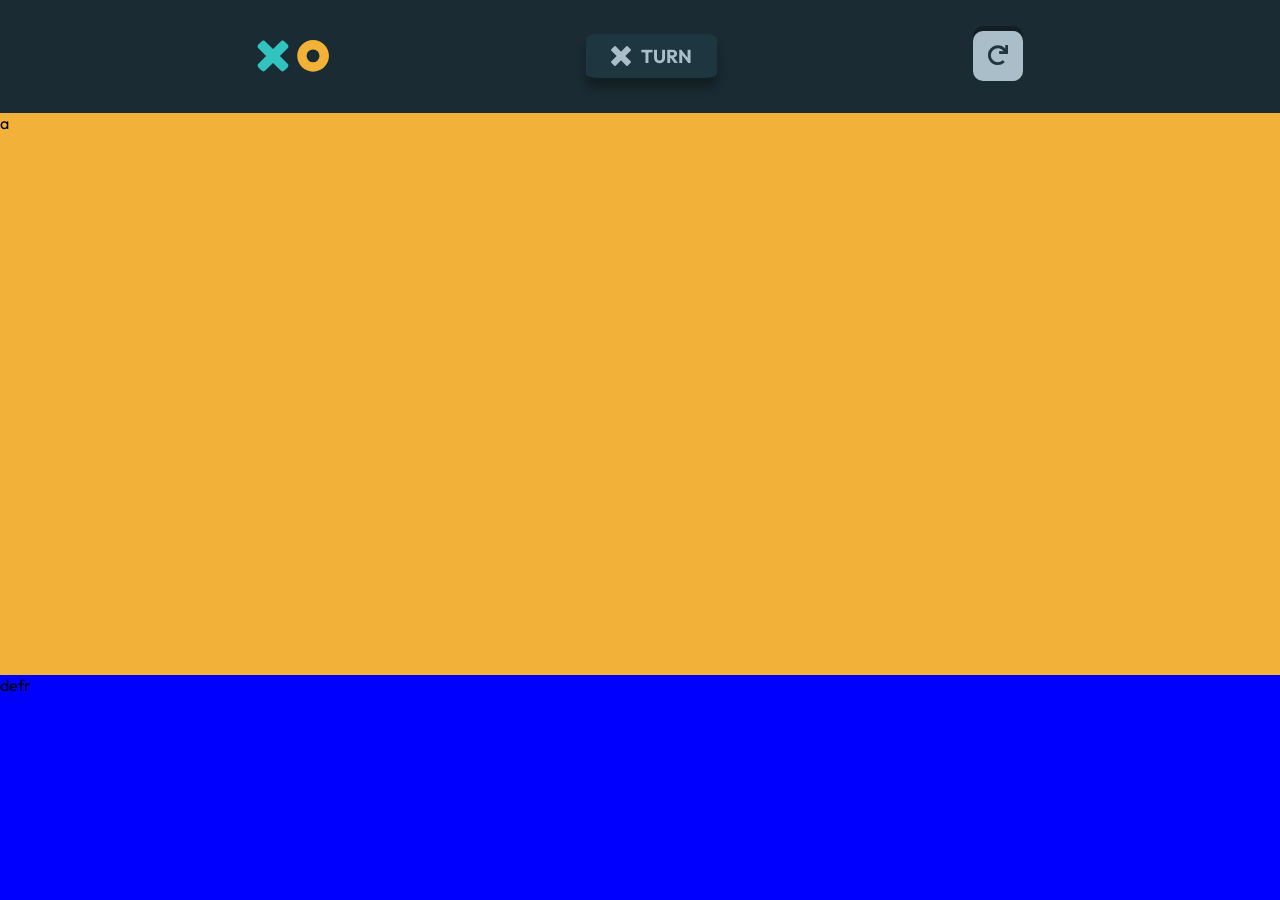
==== game.html @ 089bfab2 "Added header html/css" ====
<!DOCTYPE html>
<html lang="en">
<head>
    <meta charset="UTF-8">
    <meta name="viewport" content="width=device-width, initial-scale=1.0">
    <title>Tic Tac Toe</title>
    <script src="./scripts/game-script.js" defer></script>
    <link rel="stylesheet" href="./styles/game-style.css">
</head>
<body>
    <main>
        <header>
            <svg width="72" height="32" xmlns="http://www.w3.org/2000/svg"><g fill="none" fill-rule="evenodd"><path d="M8.562 1.634 16 9.073l7.438-7.439a3 3 0 0 1 4.243 0l2.685 2.685a3 3 0 0 1 0 4.243L22.927 16l7.439 7.438a3 3 0 0 1 0 4.243l-2.685 2.685a3 3 0 0 1-4.243 0L16 22.927l-7.438 7.439a3 3 0 0 1-4.243 0L1.634 27.68a3 3 0 0 1 0-4.243L9.073 16 1.634 8.562a3 3 0 0 1 0-4.243L4.32 1.634a3 3 0 0 1 4.243 0Z" fill="#31C3BD"/><path d="M56.1 0c8.765 0 15.87 7.106 15.87 15.87 0 8.766-7.105 15.871-15.87 15.871-8.765 0-15.87-7.105-15.87-15.87C40.23 7.106 47.334 0 56.1 0Zm0 9.405a6.466 6.466 0 1 0 0 12.931 6.466 6.466 0 0 0 0-12.931Z" fill="#F2B137" fill-rule="nonzero"/></g></svg>

            <section class="turn-indicator">
                <img src="./assets/img/x-icon.svg">
                <h3>Turn</h3>
            </section>

            <button class="reset-button">
                <svg width="20" height="20" xmlns="http://www.w3.org/2000/svg"><path d="M19.524 0h-1.88a.476.476 0 0 0-.476.499l.159 3.284A9.81 9.81 0 0 0 9.835.317C4.415.317-.004 4.743 0 10.167.004 15.597 4.406 20 9.835 20a9.796 9.796 0 0 0 6.59-2.536.476.476 0 0 0 .019-.692l-1.348-1.349a.476.476 0 0 0-.65-.022 6.976 6.976 0 0 1-9.85-.63 6.987 6.987 0 0 1 .63-9.857 6.976 6.976 0 0 1 10.403 1.348l-4.027-.193a.476.476 0 0 0-.498.476v1.881c0 .263.213.476.476.476h7.944A.476.476 0 0 0 20 8.426V.476A.476.476 0 0 0 19.524 0Z" fill="#1F3641"/></svg>
            </button>
            
        </header>

        <section class="game-grid">
a
        </section>

        <section class="score">
defr
        </section>
    </main>
    
</body>
</html>
---- styles/game-style.css ----
@import url('https://fonts.googleapis.com/css2?family=Outfit:wght@100..900&display=swap');

* {
    padding: 0px;
    margin: 0px;
    box-sizing: content-box;
}

:root {
    --primary: #1A2B33;
    --secondary: #1E3640;
    --grey: #A9BEC8;
    --light-yellow: #F2B138;
}

html, body, main {
    height: 100%;
}

body {
    background-color: var(--primary);
    font-family: 'Outfit', sans-serif;
}

main {

    display: grid;
    grid-template-rows: 1fr 5fr 2fr;
}

main header {
    display: flex;
    justify-content: space-evenly;
    align-items: center;

    .turn-indicator {
        border-radius: 10%;
        background-color: #1E3640;
        box-shadow: 0 10px 10px rgba(0, 0, 0, .3);
        padding: 10px 25px;

        display: flex;
        gap: 10px;
        align-items: center;

        text-transform: uppercase;
        color: var(--grey);

        img {
            width: 20px;
            height: 20px;
        }
    }

    .reset-button {
        background-color: var(--grey);
        border: none;
        height: 50px;
        width: 50px;
        border-radius: 10px;
        box-shadow: 0 -5px 0px rgba(0, 0, 0, .3);
    }
}

main .game-grid {
    background-color: #F2B138;
}

main .score {
    background-color: blue;
}
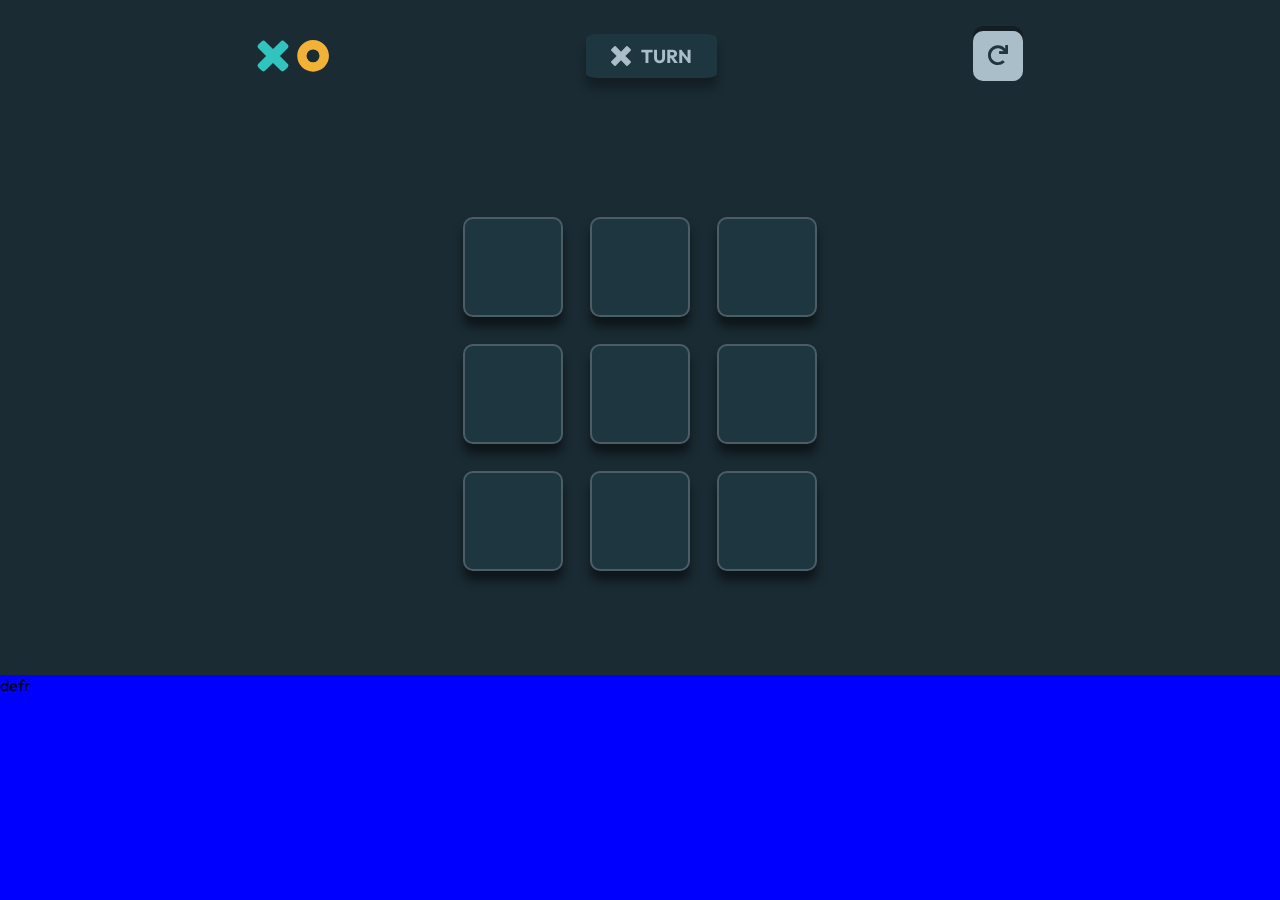
==== commit 19f52ba4: "Added basic grid styling" ====
--- a/game.html
+++ b/game.html
@@ -23,8 +23,18 @@
             
         </header>
 
-        <section class="game-grid">
-a
+        <section class="grid">
+            <button class="cell"></button>
+            <button class="cell"></button>
+            <button class="cell"></button>
+
+            <button class="cell"></button>
+            <button class="cell"></button>
+            <button class="cell"></button>
+
+            <button class="cell"></button>
+            <button class="cell"></button>
+            <button class="cell"></button>
         </section>
 
         <section class="score">
--- a/styles/game-style.css
+++ b/styles/game-style.css
@@ -62,8 +62,20 @@
     }
 }
 
-main .game-grid {
-    background-color: #F2B138;
+main .grid {
+    display: grid;
+    grid-template-rows: repeat(3, 100px);
+    grid-template-columns: repeat(3, 100px);
+    gap: 1.7em;
+
+    place-content: center;
+
+    .cell {
+        background-color: rgb(30, 54, 64);;
+        border-radius: 10px;
+        border: 2px solid rgba(255, 255, 255, .2);
+        box-shadow: 0 10px 10px rgba(0, 0, 0, .5);
+    }
 }
 
 main .score {
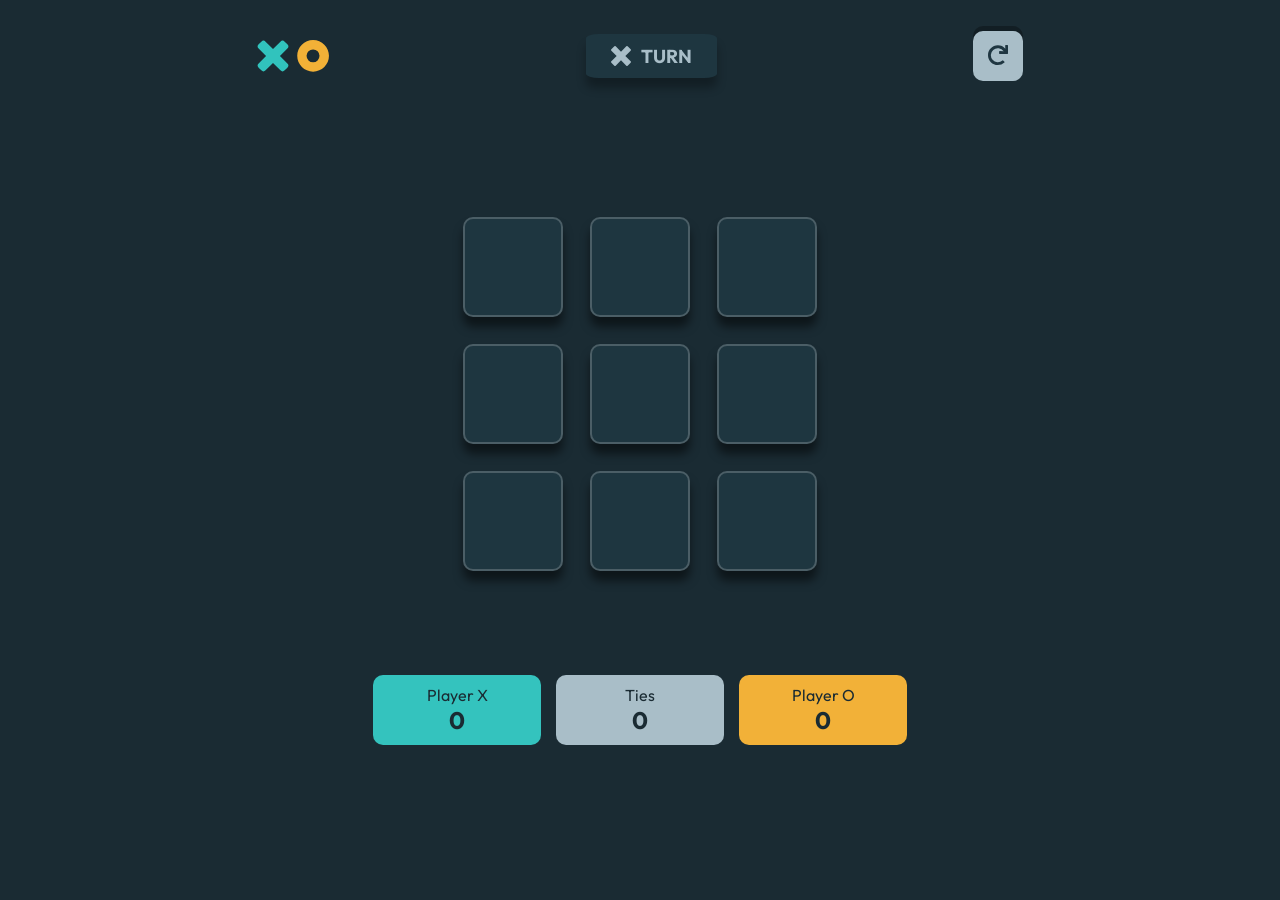
==== commit c1e5d1b7: "Added score display styling" ====
--- a/game.html
+++ b/game.html
@@ -38,7 +38,20 @@
         </section>
 
         <section class="score">
-defr
+            <div class="score-item player-x-score">
+                <p>Player X</p>
+                <h2>0</h2>
+            </div>
+
+            <div class="score-item tie-score">
+                <p>Ties</p>
+                <h2>0</h2>
+            </div>
+
+            <div class="score-item player-o-score">
+                <p>Player O</p>
+                <h2>0</h2>
+            </div>
         </section>
     </main>
     
--- a/styles/game-style.css
+++ b/styles/game-style.css
@@ -11,6 +11,7 @@
     --secondary: #1E3640;
     --grey: #A9BEC8;
     --light-yellow: #F2B138;
+    --dark-cyan: #34C3BE;
 }
 
 html, body, main {
@@ -79,5 +80,30 @@
 }
 
 main .score {
-    background-color: blue;
+    display: flex;
+    align-items: flex-start;
+    justify-content: center;
+    gap: 15px;
+
+    .score-item {
+        border-radius: 10px;
+        padding: 10px 20px;
+
+        width: 10vw;
+
+        text-align: center;
+        color: var(--primary)
+    }
+
+    .player-x-score {
+        background-color: var(--dark-cyan);
+    }
+
+    .tie-score {
+        background-color: var(--grey);
+    }
+
+    .player-o-score {
+        background-color: var(--light-yellow);
+    }
 }
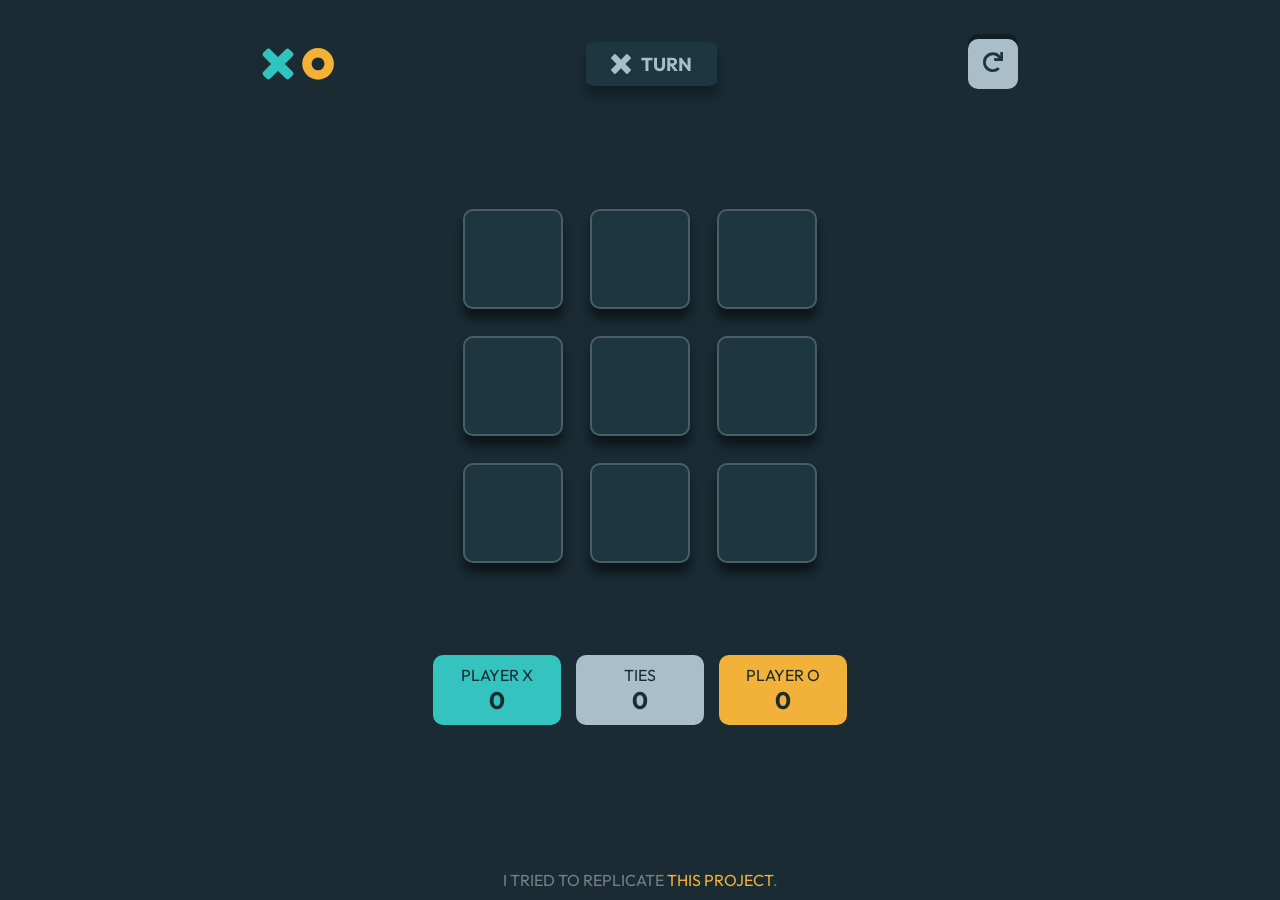
==== commit d7782540: "Added footer, fixed button styling" ====
--- a/game.html
+++ b/game.html
@@ -55,5 +55,9 @@
         </section>
     </main>
     
+    <footer>
+        <p>I tried to replicate <a href="https://0xabdulkhaliq.github.io/tic-tac-toe/">this project</a>.</p>
+    </footer>
+    
 </body>
 </html>
--- a/styles/game-style.css
+++ b/styles/game-style.css
@@ -3,7 +3,7 @@
 * {
     padding: 0px;
     margin: 0px;
-    box-sizing: content-box;
+    box-sizing: border-box;
 }
 
 :root {
@@ -14,16 +14,24 @@
     --dark-cyan: #34C3BE;
 }
 
-html, body, main {
+html, body {
     height: 100%;
 }
 
 body {
     background-color: var(--primary);
     font-family: 'Outfit', sans-serif;
+    text-transform: uppercase;
+
+    display: flex;
+    flex-direction: column;
+    align-items: stretch;
+
+    padding: 10px;
 }
 
 main {
+    flex: 1;
 
     display: grid;
     grid-template-rows: 1fr 5fr 2fr;
@@ -44,7 +52,6 @@
         gap: 10px;
         align-items: center;
 
-        text-transform: uppercase;
         color: var(--grey);
 
         img {
@@ -106,4 +113,14 @@
     .player-o-score {
         background-color: var(--light-yellow);
     }
+}
+
+footer {
+    color: rgba(255, 255, 255, .4);
+    text-align: center;
+    
+    a {
+        text-decoration: none;
+        color: var(--light-yellow);
+    }
 }
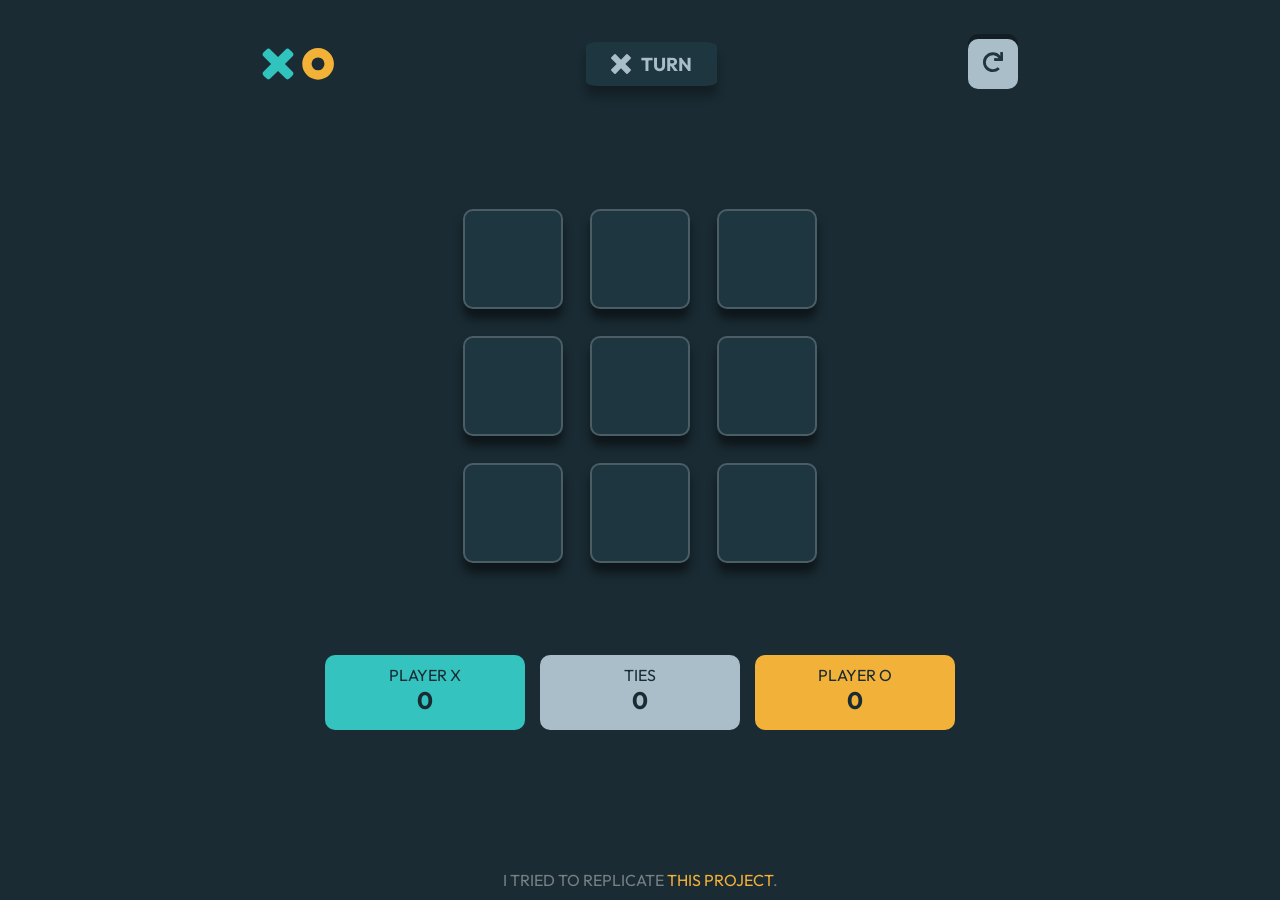
==== commit 40970100: "Added hover and place effects" ====
--- a/game.html
+++ b/game.html
@@ -13,17 +13,17 @@
             <svg width="72" height="32" xmlns="http://www.w3.org/2000/svg"><g fill="none" fill-rule="evenodd"><path d="M8.562 1.634 16 9.073l7.438-7.439a3 3 0 0 1 4.243 0l2.685 2.685a3 3 0 0 1 0 4.243L22.927 16l7.439 7.438a3 3 0 0 1 0 4.243l-2.685 2.685a3 3 0 0 1-4.243 0L16 22.927l-7.438 7.439a3 3 0 0 1-4.243 0L1.634 27.68a3 3 0 0 1 0-4.243L9.073 16 1.634 8.562a3 3 0 0 1 0-4.243L4.32 1.634a3 3 0 0 1 4.243 0Z" fill="#31C3BD"/><path d="M56.1 0c8.765 0 15.87 7.106 15.87 15.87 0 8.766-7.105 15.871-15.87 15.871-8.765 0-15.87-7.105-15.87-15.87C40.23 7.106 47.334 0 56.1 0Zm0 9.405a6.466 6.466 0 1 0 0 12.931 6.466 6.466 0 0 0 0-12.931Z" fill="#F2B137" fill-rule="nonzero"/></g></svg>
 
             <section class="turn-indicator">
-                <img src="./assets/img/x-icon.svg">
+                <svg viewBox="0 0 64 64" xmlns="http://www.w3.org/2000/svg"><path d="M15.002 1.147 32 18.145 48.998 1.147a3 3 0 0 1 4.243 0l9.612 9.612a3 3 0 0 1 0 4.243L45.855 32l16.998 16.998a3 3 0 0 1 0 4.243l-9.612 9.612a3 3 0 0 1-4.243 0L32 45.855 15.002 62.853a3 3 0 0 1-4.243 0L1.147 53.24a3 3 0 0 1 0-4.243L18.145 32 1.147 15.002a3 3 0 0 1 0-4.243l9.612-9.612a3 3 0 0 1 4.243 0Z" fill-rule="evenodd"/></svg>
                 <h3>Turn</h3>
             </section>
 
             <button class="reset-button">
-                <svg width="20" height="20" xmlns="http://www.w3.org/2000/svg"><path d="M19.524 0h-1.88a.476.476 0 0 0-.476.499l.159 3.284A9.81 9.81 0 0 0 9.835.317C4.415.317-.004 4.743 0 10.167.004 15.597 4.406 20 9.835 20a9.796 9.796 0 0 0 6.59-2.536.476.476 0 0 0 .019-.692l-1.348-1.349a.476.476 0 0 0-.65-.022 6.976 6.976 0 0 1-9.85-.63 6.987 6.987 0 0 1 .63-9.857 6.976 6.976 0 0 1 10.403 1.348l-4.027-.193a.476.476 0 0 0-.498.476v1.881c0 .263.213.476.476.476h7.944A.476.476 0 0 0 20 8.426V.476A.476.476 0 0 0 19.524 0Z" fill="#1F3641"/></svg>
+                <svg width="20" height="20" xmlns="http://www.w3.org/2000/svg"><path d="M19.524 0h-1.88a.476.476 0 0 0-.476.499l.159 3.284A9.81 9.81 0 0 0 9.835.317C4.415.317-.004 4.743 0 10.167.004 15.597 4.406 20 9.835 20a9.796 9.796 0 0 0 6.59-2.536.476.476 0 0 0 .019-.692l-1.348-1.349a.476.476 0 0 0-.65-.022 6.976 6.976 0 0 1-9.85-.63 6.987 6.987 0 0 1 .63-9.857 6.976 6.976 0 0 1 10.403 1.348l-4.027-.193a.476.476 0 0 0-.498.476v1.881c0 .263.213.476.476.476h7.944A.476.476 0 0 0 20 8.426V.476A.476.476 0 0 0 19.524 0Z"/></svg>
             </button>
             
         </header>
 
-        <section class="grid">
+        <section class="grid turn-x">
             <button class="cell"></button>
             <button class="cell"></button>
             <button class="cell"></button>
--- a/styles/game-style.css
+++ b/styles/game-style.css
@@ -54,9 +54,10 @@
 
         color: var(--grey);
 
-        img {
+        svg {
             width: 20px;
             height: 20px;
+            fill: #A9BEC8;
         }
     }
 
@@ -67,6 +68,10 @@
         width: 50px;
         border-radius: 10px;
         box-shadow: 0 -5px 0px rgba(0, 0, 0, .3);
+
+        svg {
+            fill: #1F3641;
+        }
     }
 }
 
@@ -83,6 +88,36 @@
         border-radius: 10px;
         border: 2px solid rgba(255, 255, 255, .2);
         box-shadow: 0 10px 10px rgba(0, 0, 0, .5);
+
+        display: flex;
+        justify-content: center;
+        align-items: center;
+
+        svg {
+            width: 66px;
+            height: 66px;
+        }
+
+        &.marked-x svg {
+            fill: #31C3BD;
+        }
+
+        &.marked-o svg {
+            fill: #F2B137;
+        }
+
+    }
+
+    &.turn-x .cell:not(.marked):hover {
+        background-image: url("../assets/img/icon-x-outline.svg");
+        background-repeat: no-repeat;
+        background-position: center;
+    }
+
+    &.turn-o .cell:not(.marked):hover {
+        background-image: url("../assets/img/icon-o-outline.svg");
+        background-repeat: no-repeat;
+        background-position: center;
     }
 }
 
@@ -96,7 +131,8 @@
         border-radius: 10px;
         padding: 10px 20px;
 
-        width: 10vw;
+        width: 200px;
+        height: 75px;
 
         text-align: center;
         color: var(--primary)
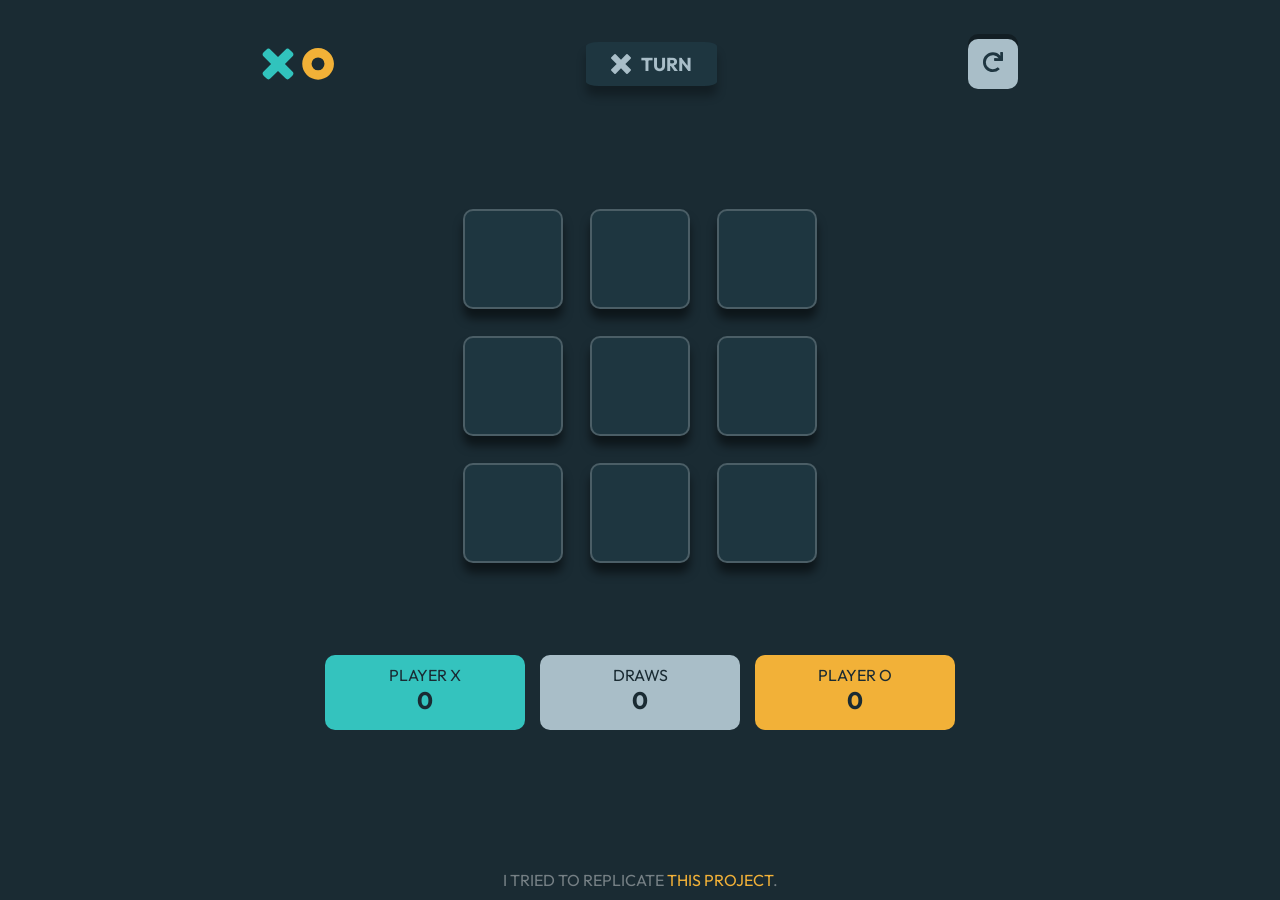
==== commit c5dd24a4: "Added score functionality" ====
--- a/game.html
+++ b/game.html
@@ -13,7 +13,9 @@
             <svg width="72" height="32" xmlns="http://www.w3.org/2000/svg"><g fill="none" fill-rule="evenodd"><path d="M8.562 1.634 16 9.073l7.438-7.439a3 3 0 0 1 4.243 0l2.685 2.685a3 3 0 0 1 0 4.243L22.927 16l7.439 7.438a3 3 0 0 1 0 4.243l-2.685 2.685a3 3 0 0 1-4.243 0L16 22.927l-7.438 7.439a3 3 0 0 1-4.243 0L1.634 27.68a3 3 0 0 1 0-4.243L9.073 16 1.634 8.562a3 3 0 0 1 0-4.243L4.32 1.634a3 3 0 0 1 4.243 0Z" fill="#31C3BD"/><path d="M56.1 0c8.765 0 15.87 7.106 15.87 15.87 0 8.766-7.105 15.871-15.87 15.871-8.765 0-15.87-7.105-15.87-15.87C40.23 7.106 47.334 0 56.1 0Zm0 9.405a6.466 6.466 0 1 0 0 12.931 6.466 6.466 0 0 0 0-12.931Z" fill="#F2B137" fill-rule="nonzero"/></g></svg>
 
             <section class="turn-indicator">
-                <svg viewBox="0 0 64 64" xmlns="http://www.w3.org/2000/svg"><path d="M15.002 1.147 32 18.145 48.998 1.147a3 3 0 0 1 4.243 0l9.612 9.612a3 3 0 0 1 0 4.243L45.855 32l16.998 16.998a3 3 0 0 1 0 4.243l-9.612 9.612a3 3 0 0 1-4.243 0L32 45.855 15.002 62.853a3 3 0 0 1-4.243 0L1.147 53.24a3 3 0 0 1 0-4.243L18.145 32 1.147 15.002a3 3 0 0 1 0-4.243l9.612-9.612a3 3 0 0 1 4.243 0Z" fill-rule="evenodd"/></svg>
+                <div class="svg-container">
+                    <svg viewBox="0 0 64 64" xmlns="http://www.w3.org/2000/svg"><path d="M15.002 1.147 32 18.145 48.998 1.147a3 3 0 0 1 4.243 0l9.612 9.612a3 3 0 0 1 0 4.243L45.855 32l16.998 16.998a3 3 0 0 1 0 4.243l-9.612 9.612a3 3 0 0 1-4.243 0L32 45.855 15.002 62.853a3 3 0 0 1-4.243 0L1.147 53.24a3 3 0 0 1 0-4.243L18.145 32 1.147 15.002a3 3 0 0 1 0-4.243l9.612-9.612a3 3 0 0 1 4.243 0Z" fill-rule="evenodd"/></svg>
+                </div>
                 <h3>Turn</h3>
             </section>
 
@@ -24,31 +26,21 @@
         </header>
 
         <section class="grid turn-x">
-            <button class="cell"></button>
-            <button class="cell"></button>
-            <button class="cell"></button>
 
-            <button class="cell"></button>
-            <button class="cell"></button>
-            <button class="cell"></button>
-
-            <button class="cell"></button>
-            <button class="cell"></button>
-            <button class="cell"></button>
         </section>
 
         <section class="score">
-            <div class="score-item player-x-score">
+            <div class="score-item x-score">
                 <p>Player X</p>
                 <h2>0</h2>
             </div>
 
-            <div class="score-item tie-score">
-                <p>Ties</p>
+            <div class="score-item draw-score">
+                <p>Draws</p>
                 <h2>0</h2>
             </div>
 
-            <div class="score-item player-o-score">
+            <div class="score-item o-score">
                 <p>Player O</p>
                 <h2>0</h2>
             </div>
--- a/styles/game-style.css
+++ b/styles/game-style.css
@@ -53,6 +53,11 @@
         align-items: center;
 
         color: var(--grey);
+
+        .svg-container {
+            display: flex;
+            align-items: center;
+        }
 
         svg {
             width: 20px;
@@ -138,15 +143,15 @@
         color: var(--primary)
     }
 
-    .player-x-score {
+    .x-score {
         background-color: var(--dark-cyan);
     }
 
-    .tie-score {
+    .draw-score {
         background-color: var(--grey);
     }
 
-    .player-o-score {
+    .o-score {
         background-color: var(--light-yellow);
     }
 }
